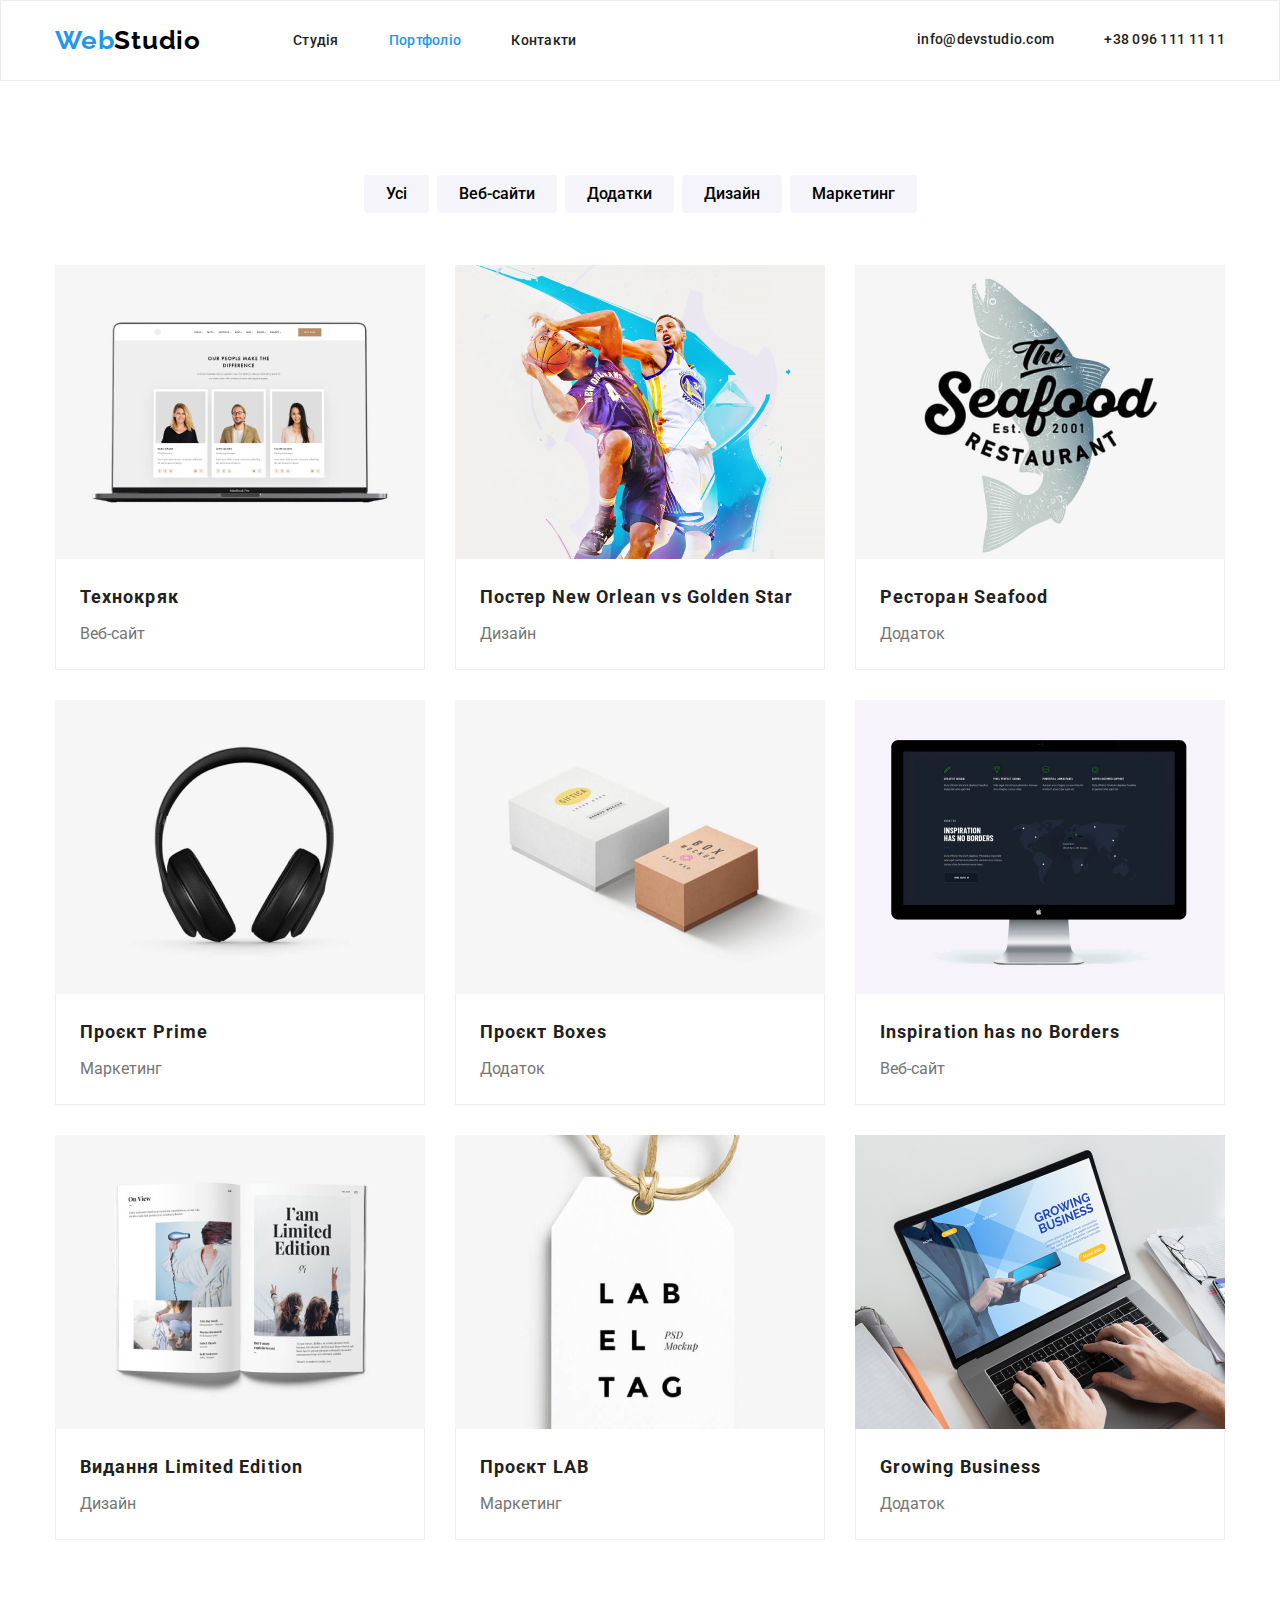
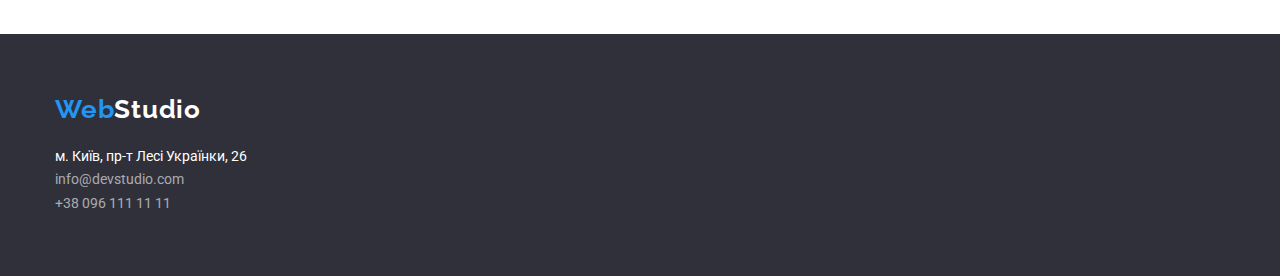
==== portfolio.html @ fac54c60 "Add files via upload" ====
<!DOCTYPE html>
<html lang="uk">
  <head>
    <meta charset="UTF-8" />
    <meta http-equiv="X-UA-Compatible" content="IE=edge" />
    <meta name="viewport" content="width=device-width, initial-scale=1.0" />
    <title>Портфоліо</title>

    <link
      rel="stylesheet"
      href="https://cdn.jsdelivr.net/npm/modern-normalize@1.1.0/modern-normalize.css"
    />

    <link rel="preconnect" href="https://fonts.googleapis.com" />
    <link rel="preconnect" href="https://fonts.gstatic.com" crossorigin />
    <link
      href="https://fonts.googleapis.com/css2?family=Raleway:wght@700&family=Roboto:wght@400;500;700;900&display=swap"
      rel="stylesheet"
    />

    <link rel="stylesheet" href="css/style.css" />
  </head>

  <body>
    <!------------------------HEADER ---------------------------->
    <header class="header">
      <div class="header-container container">
        <a href="index.html" class="logo header-logo"><span>Web</span>Studio</a>
        <nav class="header-nav">
          <ul class="header-list list">
            <li class="header-list-item">
              <a href="index.html" class="header-link link">Студія</a>
            </li>
            <li class="header-list-item">
              <a href="#" class="header-link link current">Портфоліо</a>
            </li>
            <li class="header-list-item"><a href="#" class="header-link link">Контакти</a></li>
          </ul>
        </nav>
        <a href="mailto:info@devstudio.com" class="header-link link">info@devstudio.com</a>
        <a href="tel:+380961111111" class="header-link link">+38 096 111 11 11</a>
      </div>
    </header>

    <main>
      <!-- -----------------BTNS------------------ -->
      <section class="btns section">
        <div class="container">
          <h1 class="unvisible">Buttons</h1>
          <ul class="btns-list list">
            <li class="btns-list-item">
              <button type="button" class="btns-button">Усі</button>
            </li>
            <li class="btns-list-item">
              <button type="button" class="btns-button">Веб-сайти</button>
            </li>
            <li class="btns-list-item">
              <button type="button" class="btns-button">Додатки</button>
            </li>
            <li class="btns-list-item">
              <button type="button" class="btns-button">Дизайн</button>
            </li>
            <li class="btns-list-item">
              <button type="button" class="btns-button">Маркетинг</button>
            </li>
          </ul>
        </div>
      </section>

      <!-- ------------------PORTFOLIO ---------------- -->
      <section class="portfolio section">
        <div class="container">
          <h1 class="unvisible">Portfolio</h1>
          <ul class="portfolio-list list">
            <li class="portfolio-list-item">
              <img
                src="images/portfolio/img1.jpg"
                alt="Ноутбук із зображенням сайту"
                width="370"
                height="294"
                class="portfolio-list-img"
              />
              <div class="border-portfolio-items">
                <h2 class="portfolio-list-title">Технокряк</h2>
                <p class="portfolio-list-discrip">Веб-сайт</p>
              </div>
            </li>
            <li class="portfolio-list-item">
              <img
                src="images/portfolio/img2.jpg"
                alt="Постер з баскетболістами"
                width="370"
                height="294"
                class="portfolio-list-img"
              />
              <div class="border-portfolio-items">
                <h2 class="portfolio-list-title">Постер New Orlean vs Golden Star</h2>
                <p class="portfolio-list-discrip">Дизайн</p>
              </div>
            </li>
            <li class="portfolio-list-item">
              <img
                src="images/portfolio/img3.jpg"
                alt="Логотип ресторану Seafood"
                width="370"
                height="294"
                class="portfolio-list-img"
              />
              <div class="border-portfolio-items">
                <h2 class="portfolio-list-title">Ресторан Seafood</h2>
                <p class="portfolio-list-discrip">Додаток</p>
              </div>
            </li>
            <li class="portfolio-list-item">
              <img
                src="images/portfolio/img4.jpg"
                alt="Навушники"
                width="370"
                height="294"
                class="portfolio-list-img"
              />
              <div class="border-portfolio-items">
                <h2 class="portfolio-list-title">Проєкт Prime</h2>
                <p class="portfolio-list-discrip">Маркетинг</p>
              </div>
            </li>
            <li class="portfolio-list-item">
              <img
                src="images/portfolio/img5.jpg"
                alt="Дві коробки: біла і коричнева"
                width="370"
                height="294"
                class="portfolio-list-img"
              />
              <div class="border-portfolio-items">
                <h2 class="portfolio-list-title">Проєкт Boxes</h2>
                <p class="portfolio-list-discrip">Додаток</p>
              </div>
            </li>
            <li class="portfolio-list-item">
              <img
                src="images/portfolio/img6.jpg"
                alt="Монітор із зображенням сайту"
                width="370"
                height="294"
                class="portfolio-list-img"
              />
              <div class="border-portfolio-items">
                <h2 class="portfolio-list-title">Inspiration has no Borders</h2>
                <p class="portfolio-list-discrip">Веб-сайт</p>
              </div>
            </li>
            <li class="portfolio-list-item">
              <img
                src="images/portfolio/img7.jpg"
                alt="Розворіт журналу"
                width="370"
                height="294"
                class="portfolio-list-img"
              />
              <div class="border-portfolio-items">
                <h2 class="portfolio-list-title">Видання Limited Edition</h2>
                <p class="portfolio-list-discrip">Дизайн</p>
              </div>
            </li>
            <li class="portfolio-list-item">
              <img
                src="images/portfolio/img8.jpg"
                alt="Макап логотипу на етикетці"
                width="370"
                height="294"
                class="portfolio-list-img"
              />
              <div class="border-portfolio-items">
                <h2 class="portfolio-list-title">Проєкт LAB</h2>
                <p class="portfolio-list-discrip">Маркетинг</p>
              </div>
            </li>
            <li class="portfolio-list-item">
              <img
                src="images/portfolio/img9.jpg"
                alt="Зображення додатку в ноутбуці"
                width="370"
                height="294"
                class="portfolio-list-img"
              />
              <div class="border-portfolio-items">
                <h2 class="portfolio-list-title">Growing Business</h2>
                <p class="portfolio-list-discrip">Додаток</p>
              </div>
            </li>
          </ul>
        </div>
      </section>
    </main>

    <!-- ---------------FOOTER ------------------- -->
    <footer class="footer">
      <div class="footer-container container">
        <a href="index.html" class="logo footer-logo"><span>Web</span>Studio</a>
        <address class="address">
          <ul class="footer-list list">
            <li class="footer-list-item">
              <a
                href="https://www.google.com/maps/place/%D0%B1%D1%83%D0%BB%D1%8C%D0%B2%D0%B0%D1%80+%D0%9B%D0%B5%D1%81%D1%96+%D0%A3%D0%BA%D1%80%D0%B0%D1%97%D0%BD%D0%BA%D0%B8,+26,+%D0%9A%D0%B8%D1%97%D0%B2,+02000/@50.4265807,30.5361971,17z/data=!3m1!4b1!4m5!3m4!1s0x40d4cf0e033ecbe9:0x57a4dffefec77da0!8m2!3d50.4265807!4d30.5383858"
                target="_blank"
                rel="noopener noreferrer"
                class="footer-link-address link"
                >м. Київ, пр-т Лесі Українки, 26</a
              >
            </li>
            <li class="footer-list-item">
              <a href="mailto:info@devstudio.com" class="footer-list-link link"
                >info@devstudio.com</a
              >
            </li>
            <li class="footer-list-item">
              <a href="tel:+380961111111" class="footer-list-link link">+38 096 111 11 11</a>
            </li>
          </ul>
        </address>
      </div>
    </footer>
  </body>
</html>
---- css/style.css ----
:root {
  --brand-color: #2196f3;
  --dark: rgba(33, 33, 33, 1);
  --gray: rgba(117, 117, 117, 1);
}

h1,
h2,
h3,
h4,
h5,
h6,
p {
  margin-top: 0;
  margin-bottom: 0;
}

ul,
ol {
  margin-top: 0;
  margin-bottom: 0;
  padding-left: 0;
}

img {
  display: block;
}

.list {
  list-style: none;
  font-style: normal;
}

.link {
  text-decoration: none;
}

button {
  cursor: pointer;
}

body {
  font-family: 'Roboto', sans-serif;
  color: var(--dark);
  font-size: 16px;
}

/* -------------container / section--------------- */

.container {
  max-width: 1200px;
  margin-left: auto;
  margin-right: auto;
  padding-left: 15px;
  padding-right: 15px;
}

.section {
  padding: 94px 0;
}

.unvisible {
  display: none;
}

/* -------------------HEADER -------------------------*/
.logo {
  font-family: 'Raleway', sans-serif;
  font-weight: 700;
  font-size: 26px;
  line-height: 1.19;
  letter-spacing: 0.03em;
  text-decoration: none;
  color: #000000;
}

.header-link {
  color: var(--dark);
  font-size: 14px;
  font-weight: 500;
  line-height: 1.14;
  letter-spacing: 0.02em;
}

.header > .header-link,
.about-list-discrip,
.team-list-discrip,
.portfolio-list-discrip {
  color: var(--gray);
}

.header-nav {
  font-size: 14px;
  font-weight: 500;
  letter-spacing: 0.02em;
  line-height: 1.71;
}

/* --------------------HERO -----------------------*/
.hero-title {
  font-size: 44px;
  font-weight: 900;
  line-height: 1.36;
  letter-spacing: 0.06em;
  text-align: center;
  text-transform: uppercase;
  width: 696px;
}

.hero-btn {
  font-weight: 700;
  line-height: 1.87;
  letter-spacing: 0.06em;
  text-align: center;

  color: white;
  background-color: var(--brand-color);
  border: none;
  border-radius: 4px;
  box-shadow: 0px 4px 4px 0px rgba(0, 0, 0, 0.15);

  padding: 10px 32px;
}

.hero-btn:active {
  box-shadow: 0px 4px 4px 0px rgba(0, 0, 0, 0.15);
  background-color: rgba(24, 140, 232, 1);
}

/* ----------------ABOUT----------------- */
.about-list-title {
  font-size: 14px;
  font-weight: 700;
  line-height: 1.14;
}

.about-list-discrip {
  font-size: 14px;
  line-height: 1.71;
  letter-spacing: 0.03em;
}

/* ----------------WE_DO-------------------*/
.we-do-title {
  font-size: 36px;
  font-weight: 700;
  line-height: 1.16;
}

/* -----------------TEAM--------------------*/
.team {
  background-color: rgba(245, 244, 250, 1);
}

.team-list-item {
  background-color: white;
  box-shadow: 0px 1px 3px rgba(0, 0, 0, 0.12), 0px 1px 1px rgba(0, 0, 0, 0.14),
    0px 2px 1px rgba(0, 0, 0, 0.2);
  border-radius: 0px 0px 4px 4px;
}

.team-list-expert {
  font-weight: 500;
  line-height: 1.18;
  font-size: 18px;
}

.team-list-discrip {
  line-height: 1.18;
}

/* -----------------BTNS------------------ */

.btns-button {
  font-weight: 500;
  line-height: 1.62;
  background-color: rgba(245, 244, 250, 1);
  border-radius: 4px;
  border: none;

  padding: 6px 22px;
}

.btns-button:hover,
.btns-button:focus {
  color: white;
  background-color: var(--brand-color);
  box-shadow: 0px 2px 2px 0px rgba(0, 0, 0, 0.12);
  box-shadow: 0px 1px 2px 0px rgba(0, 0, 0, 0.08);
  box-shadow: 0px 3px 1px 0px rgba(0, 0, 0, 0.1);
}

/* ------------------PORTFOLIO ----------------*/

.portfolio-list-title {
  font-size: 18px;
  font-weight: 700;
  line-height: 2;
  letter-spacing: 0.06em;
}

.portfolio-list-discrip {
  line-height: 1.87;
}

/* ---------------FOOTER -------------------*/

.footer,
.hero {
  background-color: rgba(47, 48, 58, 1);
}

.hero-title,
.footer-logo,
.footer-link-address {
  color: rgba(255, 255, 255, 1);
}

.footer-list-link {
  color: rgba(255, 255, 255, 0.6);
}

.link:hover,
.link:focus,
.current,
.header-logo span,
.footer-logo span {
  color: var(--brand-color);
}

.address {
  font-size: 14px;
  line-height: 1.71;
}

/* ------------------HEADER-FLEXBOX-------------------- */

.header {
  padding-bottom: 24px;
  padding-top: 24px;

  border: 1px solid rgba(236, 236, 236, 1);
}

.header-container {
  display: flex;
  column-gap: 50px;
  align-items: center;
}

.header-list {
  display: flex;
  column-gap: 50px;
}

.header-logo {
  margin-right: 42px;
}

.header .container [href^='mail'] {
  margin-left: auto;
}

/* ---------------HERO_FLEXBOX--------------- */

.hero {
  padding-top: 200px;
  padding-bottom: 200px;
}

.hero-container {
  display: flex;
  flex-direction: column;
  align-items: center;
  row-gap: 30px;
}

/* ----------------ABOUT_FLEXBOX------------ */

.about {
  padding-bottom: 47px;
}

.about-list {
  display: flex;
  flex-wrap: wrap;
  gap: 30px;
}

.about-list-item {
  flex-basis: calc(100% - 3 * 30px) / 4;
  max-width: 270px;
}

/* ---------------WE_DO_FLEXBOX--------------- */
.we-do {
  padding-top: 47px;
}

.we-do-container {
  display: flex;
  flex-direction: column;
  row-gap: 50px;
  align-items: center;
}

.we-do-list {
  display: flex;
  gap: 30px;
  flex-wrap: wrap;
}

/* ----------------TEAM_FLEXBOX-------------------- */

.team-container {
  display: flex;
  flex-direction: column;
  row-gap: 50px;
  align-items: center;
}

.team-list {
  display: flex;
  column-gap: 30px;
}

.team-list-item {
  text-align: center;
}

.team-list-img,
.team-list-discrip {
  margin-bottom: 30px;
}

.team-list-expert {
  margin-bottom: 10px;
}

/* --------------FOOTER_FLEXBOX----------------- */

.footer {
  padding-top: 60px;
  padding-bottom: 60px;
}

.footer-container {
  display: flex;
  flex-direction: column;
  align-items: flex-start;
  row-gap: 20px;
}

.address {
  display: flex;
  flex-direction: column;
  row-gap: 9px;
}

/* ----------------BTNS_FLEXBOX-------------- */

.btns-list {
  display: flex;
  column-gap: 8px;
  justify-content: center;
}

.btns {
  padding-bottom: 26px;
}

/* --------------PORTFOLIO_FLEXBOX------------ */
.portfolio {
  padding-top: 26px;
}

.portfolio-list {
  display: flex;
  gap: 30px;
  flex-wrap: wrap;
}

.border-portfolio-items {
  padding: 20px 24px;
  border: 1px solid rgba(238, 238, 238, 1);
  border-top: none;
}

.portfolio-list-title {
  margin-bottom: 4px;
}
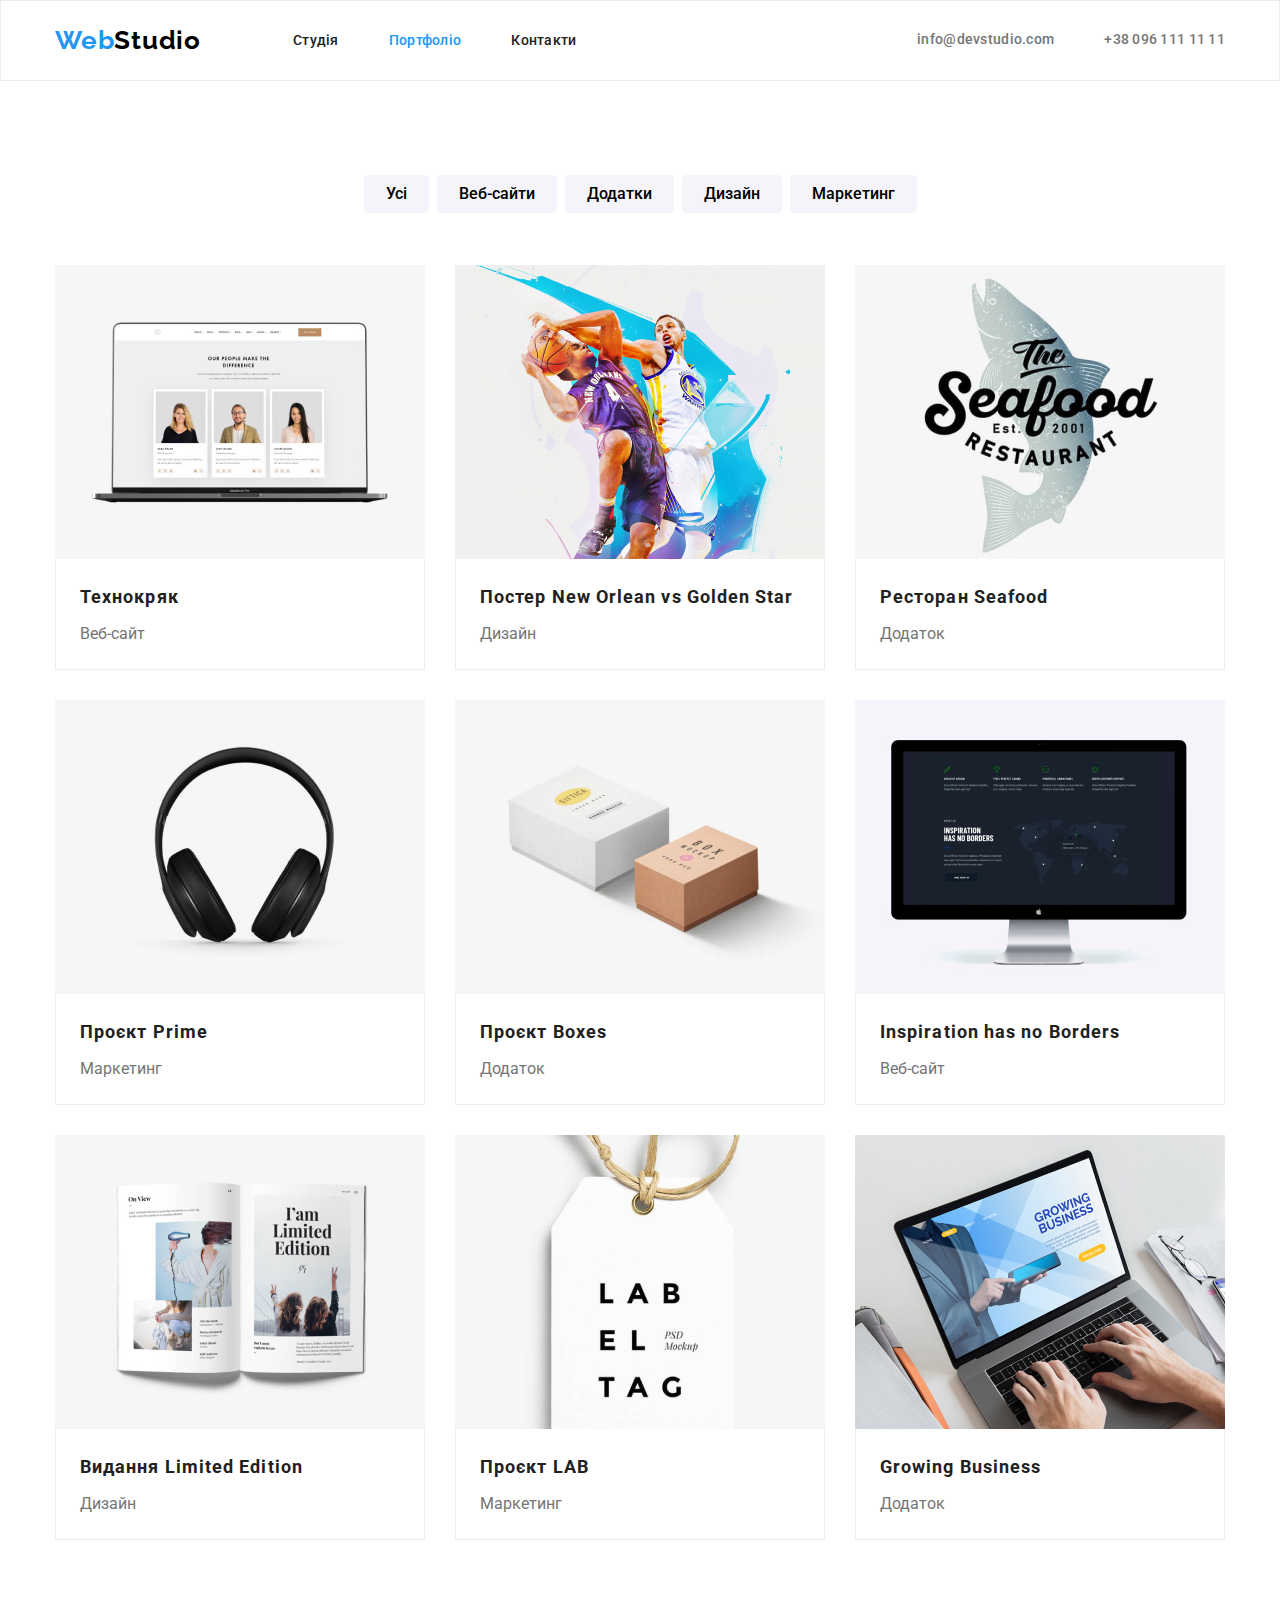
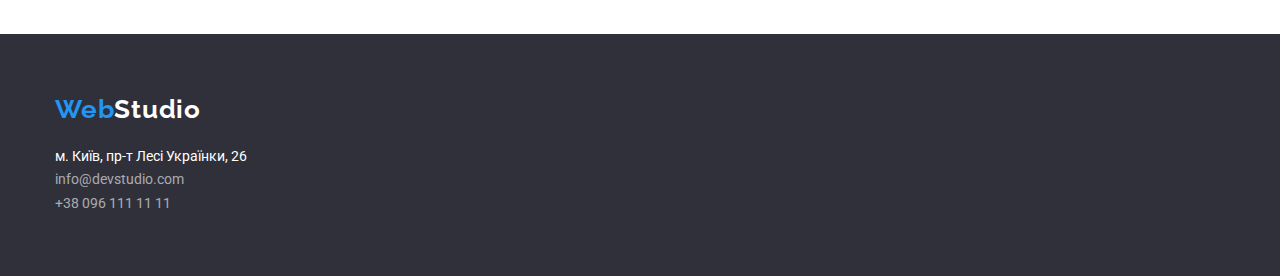
==== commit a68cb193: "Add files via upload" ====
--- a/portfolio.html
+++ b/portfolio.html
@@ -37,8 +37,10 @@
             <li class="header-list-item"><a href="#" class="header-link link">Контакти</a></li>
           </ul>
         </nav>
-        <a href="mailto:info@devstudio.com" class="header-link link">info@devstudio.com</a>
-        <a href="tel:+380961111111" class="header-link link">+38 096 111 11 11</a>
+        <a href="mailto:info@devstudio.com" class="header-link header-mail link"
+          >info@devstudio.com</a
+        >
+        <a href="tel:+380961111111" class="header-link header-tel link">+38 096 111 11 11</a>
       </div>
     </header>
 
@@ -46,7 +48,7 @@
       <!-- -----------------BTNS------------------ -->
       <section class="btns section">
         <div class="container">
-          <h1 class="unvisible">Buttons</h1>
+          <h1 class="visually-hidden">Buttons</h1>
           <ul class="btns-list list">
             <li class="btns-list-item">
               <button type="button" class="btns-button">Усі</button>
@@ -70,7 +72,7 @@
       <!-- ------------------PORTFOLIO ---------------- -->
       <section class="portfolio section">
         <div class="container">
-          <h1 class="unvisible">Portfolio</h1>
+          <h1 class="visually-hidden">Portfolio</h1>
           <ul class="portfolio-list list">
             <li class="portfolio-list-item">
               <img
--- a/css/style.css
+++ b/css/style.css
@@ -63,6 +63,19 @@
   display: none;
 }
 
+.visually-hidden {
+  position: absolute;
+  width: 1px;
+  height: 1px;
+  margin: -1px;
+  border: 0;
+  padding: 0;
+  white-space: nowrap;
+  clip-path: inset(100%);
+  clip: rect(0 0 0 0);
+  overflow: hidden;
+}
+
 /* -------------------HEADER -------------------------*/
 .logo {
   font-family: 'Raleway', sans-serif;
@@ -82,7 +95,8 @@
   letter-spacing: 0.02em;
 }
 
-.header > .header-link,
+.header-mail,
+.header-tel,
 .about-list-discrip,
 .team-list-discrip,
 .portfolio-list-discrip {
@@ -132,6 +146,8 @@
   font-size: 14px;
   font-weight: 700;
   line-height: 1.14;
+
+  margin-bottom: 10px;
 }
 
 .about-list-discrip {
@@ -141,7 +157,8 @@
 }
 
 /* ----------------WE_DO-------------------*/
-.we-do-title {
+.we-do-title,
+.team-title {
   font-size: 36px;
   font-weight: 700;
   line-height: 1.16;
@@ -310,6 +327,10 @@
   flex-wrap: wrap;
 }
 
+.we-do-list-item {
+  flex-basis: calc(100% - 60px) / 3;
+}
+
 /* ----------------TEAM_FLEXBOX-------------------- */
 
 .team-container {
@@ -322,19 +343,19 @@
 .team-list {
   display: flex;
   column-gap: 30px;
+  flex-wrap: wrap;
+}
+
+.extert-text {
+  padding: 30px 0px;
+  display: flex;
+  flex-direction: column;
+  row-gap: 10px;
+  align-items: center;
 }
 
 .team-list-item {
-  text-align: center;
-}
-
-.team-list-img,
-.team-list-discrip {
-  margin-bottom: 30px;
-}
-
-.team-list-expert {
-  margin-bottom: 10px;
+  flex-basis: calc(100% - 90px) / 4;
 }
 
 /* --------------FOOTER_FLEXBOX----------------- */
@@ -381,11 +402,14 @@
 }
 
 .border-portfolio-items {
+  display: flex;
+  flex-direction: column;
+  row-gap: 4px;
+  text-align: left;
+
   padding: 20px 24px;
   border: 1px solid rgba(238, 238, 238, 1);
   border-top: none;
-}
-
-.portfolio-list-title {
-  margin-bottom: 4px;
-}
+
+  flex-basis: calc(100% - 60px) / 3;
+}
